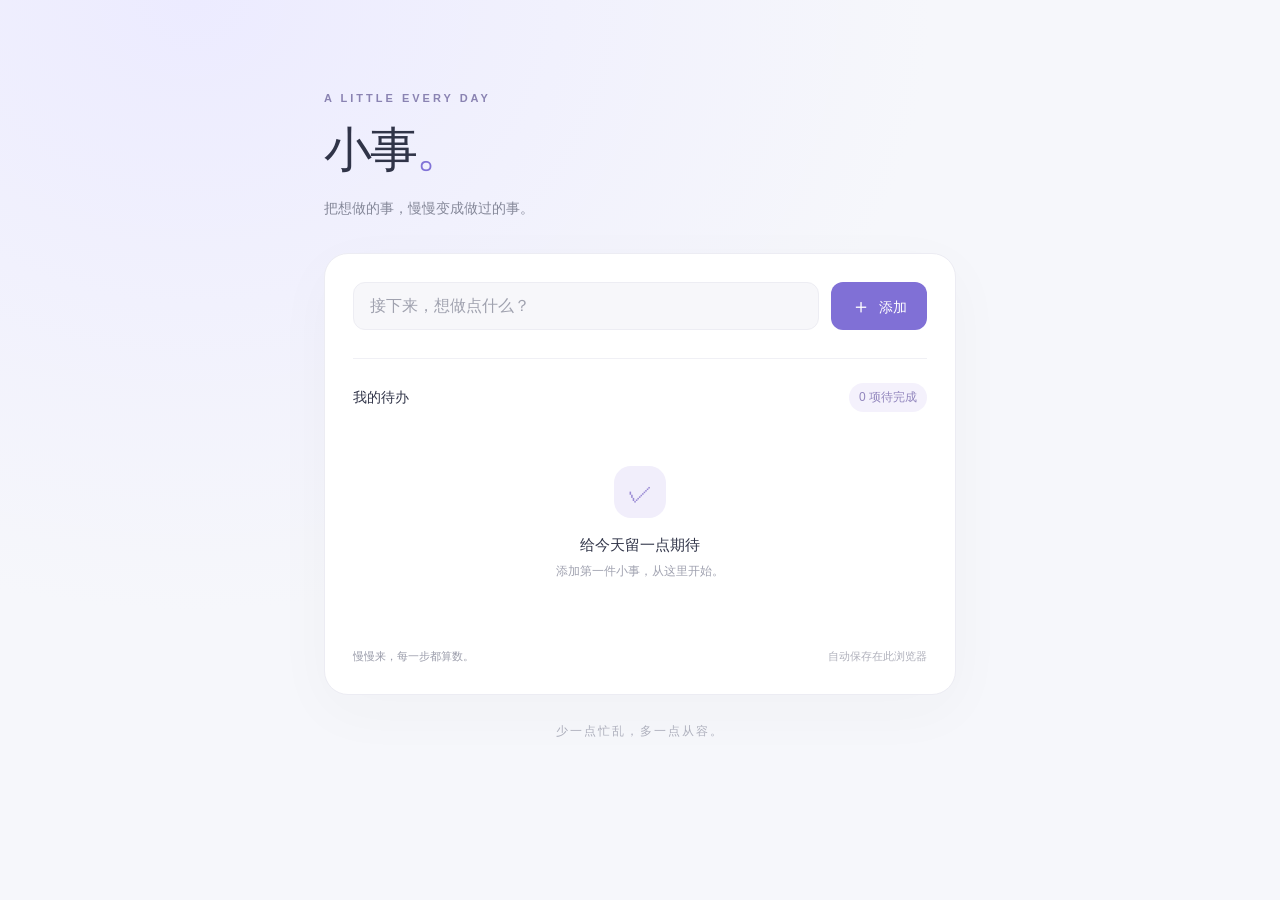
==== index.html @ 4598f461 "Add minimal Todo web app with local persistence" ====
<!doctype html>
<html lang="zh-CN">
<head>
  <meta charset="UTF-8">
  <meta name="viewport" content="width=device-width, initial-scale=1">
  <meta name="theme-color" content="#f6f7fb">
  <title>小事 · Todo</title>
  <link rel="stylesheet" href="style.css">
  <script src="main.js" defer></script>
</head>
<body>
  <main class="app">
    <header>
      <span class="eyebrow">A LITTLE EVERY DAY</span>
      <h1>小事<span>。</span></h1>
      <p class="subtitle">把想做的事，慢慢变成做过的事。</p>
    </header>
    <section class="card" aria-label="待办清单">
      <form id="todo-form">
        <label class="sr-only" for="todo-input">新的待办事项</label>
        <input id="todo-input" placeholder="接下来，想做点什么？" maxlength="200" autocomplete="off" required>
        <button class="add-button" type="submit"><span aria-hidden="true">＋</span> 添加</button>
      </form>
      <div class="list-heading"><h2>我的待办</h2><span id="count" aria-live="polite">0 项待完成</span></div>
      <ul id="todo-list" aria-label="待办事项"></ul>
      <div id="empty-state"><span class="empty-icon" aria-hidden="true">✓</span><h3>给今天留一点期待</h3><p>添加第一件小事，从这里开始。</p></div>
      <footer><span id="summary" aria-live="polite">慢慢来，每一步都算数。</span><span class="save-label">自动保存在此浏览器</span></footer>
    </section>
    <p id="notice" role="status"></p>
    <p class="page-note">少一点忙乱，多一点从容。</p>
  </main>
</body>
</html>
---- style.css ----
:root{font-family:Inter,-apple-system,BlinkMacSystemFont,"Segoe UI","PingFang SC","Microsoft YaHei",sans-serif;color:#303448;background:#f6f7fb;font-synthesis:none;color-scheme:light}
*{box-sizing:border-box}body{margin:0;min-height:100vh;background:radial-gradient(ellipse at 15% 0%,#ecebff 0,transparent 48%),#f6f7fb}button,input{font:inherit}button{cursor:pointer}button:focus-visible,input:focus-visible{outline:3px solid #bbb6f5;outline-offset:4px}.app{max-width:680px;margin:0 auto;padding:88px 24px 36px}header{margin-bottom:32px}.eyebrow{font-size:11px;letter-spacing:3px;font-weight:700;color:#8a83b2}h1{font-size:48px;letter-spacing:-2px;margin:12px 0;font-weight:750}h1 span{color:#8173d7}.subtitle{color:#858899;font-size:14px;line-height:1.8}.card{padding:28px;background:#fff;border:1px solid #ececf3;border-radius:24px;box-shadow:0 16px 60px #37334d08}form{display:flex;gap:12px;padding-bottom:28px;border-bottom:1px solid #f0f0f5}input{min-width:0;flex:1;background:#f7f7fa;border:1px solid #ededf3;border-radius:12px;padding:14px 16px;color:#303448}input::placeholder{color:#a0a2af}.add-button{border:0;border-radius:12px;padding:0 20px;background:#8070d6;color:white;font-size:14px;font-weight:600;white-space:nowrap;transition:background .2s,transform .2s}.add-button:hover{background:#6e5ec1}.add-button:active{transform:scale(.97)}.add-button span{font-size:20px;vertical-align:-1px;margin-right:4px}.list-heading{display:flex;align-items:center;justify-content:space-between;margin:24px 0 12px}h2{font-size:14px;margin:0;font-weight:600}#count{font-size:12px;color:#9185bd;background:#f4f1fc;padding:6px 10px;border-radius:20px}ul{padding:0;margin:0;list-style:none}.todo{display:flex;align-items:center;gap:12px;padding:16px 4px;border-bottom:1px solid #f2f2f6}.task-label{display:flex;align-items:center;gap:12px;flex:1;min-width:0;cursor:pointer;line-height:1.6}.task-label input{flex:none;width:20px;height:20px;margin:0;accent-color:#8070d6;cursor:pointer}.task-text{overflow-wrap:anywhere;font-size:14px}.todo.completed .task-text{color:#a4a6b2;text-decoration:line-through}.delete-button{flex-shrink:0;width:34px;height:34px;border:0;border-radius:9px;background:transparent;color:#a1a3b1;font-size:22px;line-height:1}.delete-button:hover{background:#fff0f0;color:#cf7272}#empty-state{text-align:center;padding:42px 0 46px}.empty-icon{display:inline-grid;place-items:center;width:52px;height:52px;border-radius:17px;background:#f1eefb;color:#9a8bd4;font-size:25px}h3{font-size:15px;font-weight:500;margin:18px 0 8px}#empty-state p{color:#a0a2b0;font-size:12px;margin:0}footer{display:flex;justify-content:space-between;gap:12px;margin-top:22px;font-size:11px;color:#9b9dab;line-height:1.6}.save-label{color:#afb0bb}.page-note{text-align:center;font-size:12px;letter-spacing:2px;color:#adafbc;margin:28px 0}#notice{font-size:12px;color:#9d6644;text-align:center}#notice:empty{display:none}.sr-only{position:absolute;width:1px;height:1px;padding:0;margin:-1px;overflow:hidden;clip:rect(0,0,0,0);white-space:nowrap;border:0}[hidden]{display:none!important}
@media(max-width:520px){.app{padding:48px 18px 24px}h1{font-size:42px}.card{padding:20px;border-radius:20px}form{gap:8px}input{padding:13px 12px;font-size:13px}.add-button{padding:0 13px}.add-button span{display:none}footer{flex-direction:column;gap:4px}}
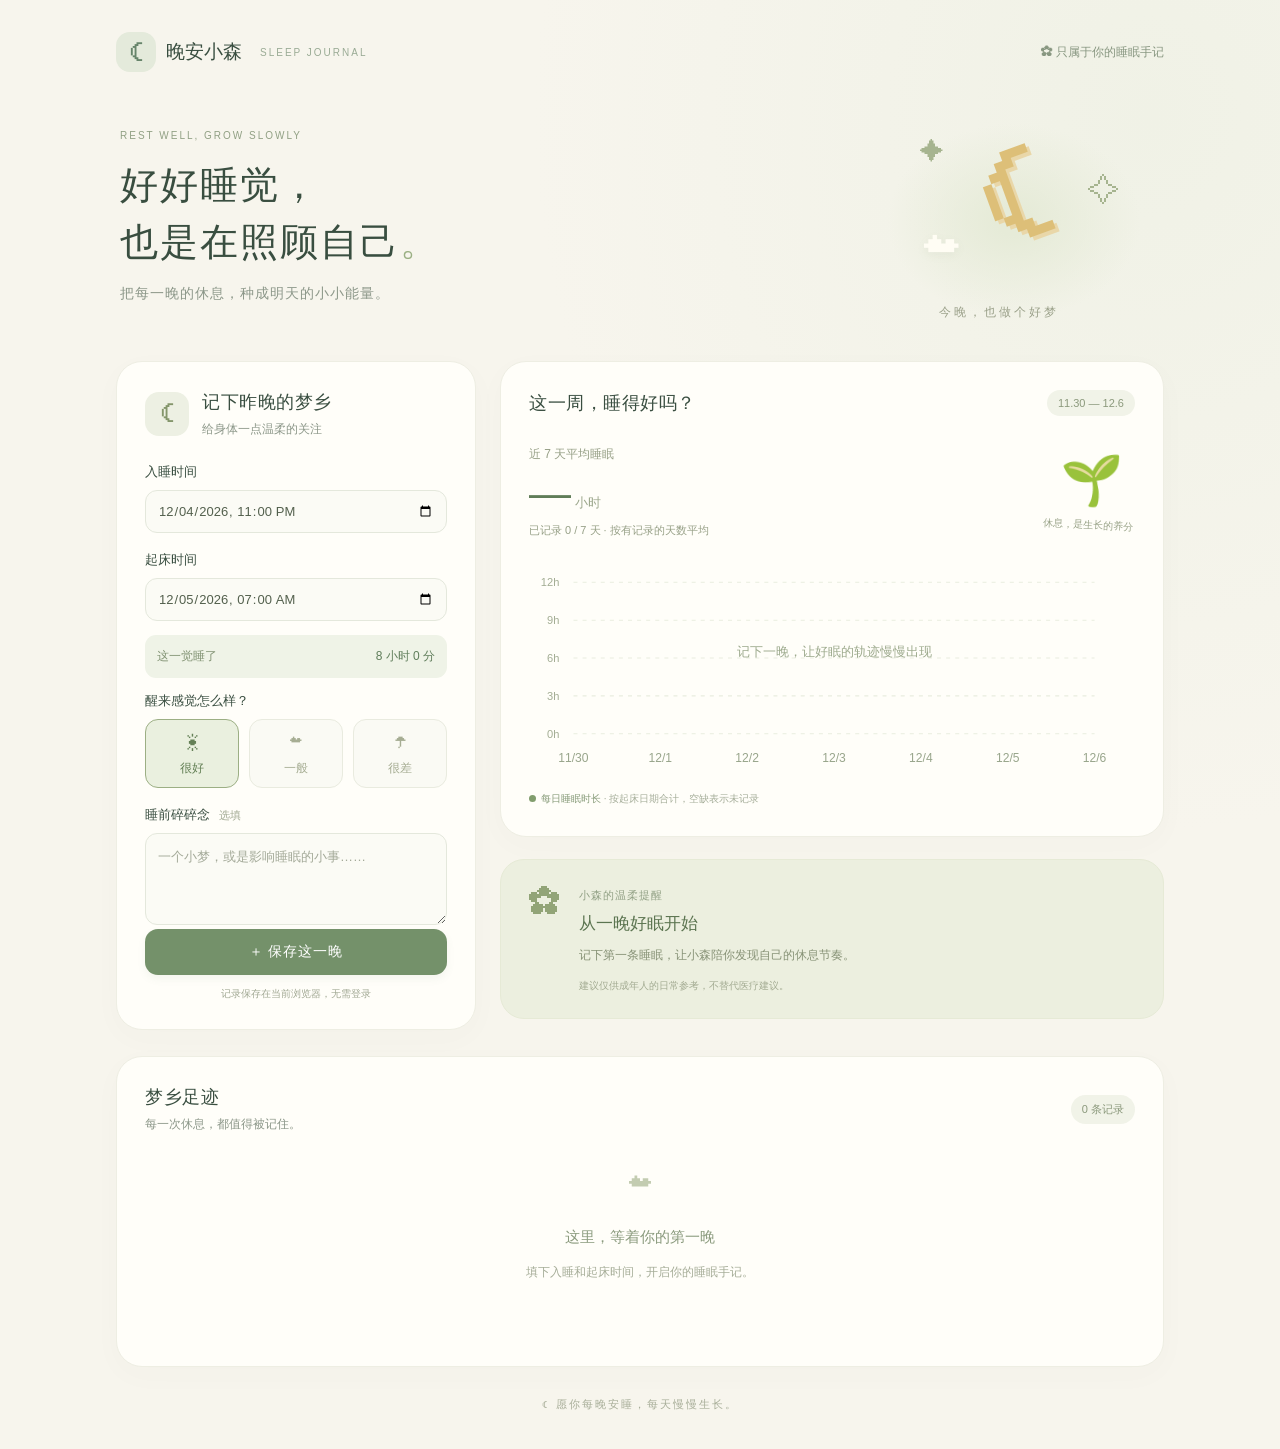
==== commit 947d5b8f: "Build warm sleep journal with weekly analytics and local storage" ====
--- a/index.html
+++ b/index.html
@@ -3,31 +3,52 @@
 <head>
   <meta charset="UTF-8">
   <meta name="viewport" content="width=device-width, initial-scale=1">
-  <meta name="theme-color" content="#f6f7fb">
-  <title>小事 · Todo</title>
+  <meta name="theme-color" content="#f7f5ed">
+  <title>晚安小森 · 睡眠手记</title>
+  <link rel="icon" href="data:image/svg+xml,%3Csvg xmlns='http://www.w3.org/2000/svg' viewBox='0 0 40 40'%3E%3Ctext y='32' font-size='32'%3E🌙%3C/text%3E%3C/svg%3E">
   <link rel="stylesheet" href="style.css">
   <script src="main.js" defer></script>
 </head>
 <body>
   <main class="app">
-    <header>
-      <span class="eyebrow">A LITTLE EVERY DAY</span>
-      <h1>小事<span>。</span></h1>
-      <p class="subtitle">把想做的事，慢慢变成做过的事。</p>
+    <header class="page-header">
+      <a class="brand" href="./"><span class="brand-icon" aria-hidden="true">☾</span> 晚安小森 <span class="brand-en">SLEEP JOURNAL</span></a>
+      <span class="local-badge">✿ 只属于你的睡眠手记</span>
     </header>
-    <section class="card" aria-label="待办清单">
-      <form id="todo-form">
-        <label class="sr-only" for="todo-input">新的待办事项</label>
-        <input id="todo-input" placeholder="接下来，想做点什么？" maxlength="200" autocomplete="off" required>
-        <button class="add-button" type="submit"><span aria-hidden="true">＋</span> 添加</button>
-      </form>
-      <div class="list-heading"><h2>我的待办</h2><span id="count" aria-live="polite">0 项待完成</span></div>
-      <ul id="todo-list" aria-label="待办事项"></ul>
-      <div id="empty-state"><span class="empty-icon" aria-hidden="true">✓</span><h3>给今天留一点期待</h3><p>添加第一件小事，从这里开始。</p></div>
-      <footer><span id="summary" aria-live="polite">慢慢来，每一步都算数。</span><span class="save-label">自动保存在此浏览器</span></footer>
+    <section class="welcome">
+      <div><span class="eyebrow">REST WELL, GROW SLOWLY</span><h1>好好睡觉，<br>也是在照顾自己<span>。</span></h1><p>把每一晚的休息，种成明天的小小能量。</p></div>
+      <div class="moon-scene" aria-hidden="true"><span class="star star-one">✦</span><span class="star star-two">✧</span><div class="moon">☾</div><span class="cloud">☁</span><span class="scene-caption">今晚，也做个好梦</span></div>
     </section>
-    <p id="notice" role="status"></p>
-    <p class="page-note">少一点忙乱，多一点从容。</p>
+    <div class="dashboard">
+      <section class="card entry-card" aria-labelledby="entry-title">
+        <div class="section-title"><span class="icon-tile" aria-hidden="true">☾</span><div><h2 id="entry-title">记下昨晚的梦乡</h2><p>给身体一点温柔的关注</p></div></div>
+        <form id="sleep-form">
+          <label for="bedtime">入睡时间</label><input id="bedtime" type="datetime-local" required>
+          <label for="wake-time">起床时间</label><input id="wake-time" type="datetime-local" required>
+          <div class="duration-preview" aria-live="polite"><span>这一觉睡了</span><strong id="duration">等待填写时间</strong></div>
+          <fieldset><legend>醒来感觉怎么样？</legend><div class="quality-options">
+            <label class="quality-option"><input type="radio" name="quality" value="很好" checked><span>☀<small>很好</small></span></label>
+            <label class="quality-option"><input type="radio" name="quality" value="一般"><span>☁<small>一般</small></span></label>
+            <label class="quality-option"><input type="radio" name="quality" value="很差"><span>☂<small>很差</small></span></label>
+          </div></fieldset>
+          <label for="note">睡前碎碎念 <span class="optional">选填</span></label><textarea id="note" rows="3" maxlength="500" placeholder="一个小梦，或是影响睡眠的小事……"></textarea>
+          <p id="form-error" class="error" role="alert"></p><button class="save-button" type="submit">＋ 保存这一晚</button>
+          <p class="storage-note">记录保存在当前浏览器，无需登录</p>
+        </form>
+      </section>
+      <div class="overview">
+        <section class="card week-card" aria-labelledby="week-title">
+          <div class="section-heading"><h2 id="week-title">这一周，睡得好吗？</h2><span id="week-range" class="pill"></span></div>
+          <div class="stats"><div><span class="stat-label">近 7 天平均睡眠</span><strong id="average">—<small> 小时</small></strong><span id="days-count" class="stat-detail">还没有睡眠记录</span></div><div class="little-plant" aria-hidden="true">🌱<span>休息，是生长的养分</span></div></div>
+          <div class="chart-wrap"><svg id="sleep-chart" viewBox="0 0 600 220" role="img" aria-labelledby="chart-title chart-description"><title id="chart-title">近七天睡眠时长折线图</title><desc id="chart-description">暂无数据</desc></svg></div>
+          <p class="chart-note"><span class="legend-dot"></span>每日睡眠时长 <span>· 按起床日期合计，空缺表示未记录</span></p>
+        </section>
+        <section class="advice-card" aria-live="polite"><span class="advice-icon" aria-hidden="true">✿</span><div><span class="eyebrow">小森的温柔提醒</span><h3 id="advice-title">从一晚好眠开始</h3><p id="advice-text">记下第一条睡眠，让小森陪你发现自己的休息节奏。</p><small>建议仅供成年人的日常参考，不替代医疗建议。</small></div></section>
+      </div>
+    </div>
+    <section class="card history-card" aria-labelledby="history-title"><div class="section-heading"><div><h2 id="history-title">梦乡足迹</h2><p>每一次休息，都值得被记住。</p></div><span id="record-count" class="pill" aria-live="polite">0 条记录</span></div><div id="empty-state"><span aria-hidden="true">☁</span><h3>这里，等着你的第一晚</h3><p>填下入睡和起床时间，开启你的睡眠手记。</p></div><ul id="record-list"></ul></section>
+    <p id="storage-status" role="status"></p>
+    <footer class="page-footer">☾ 愿你每晚安睡，每天慢慢生长。</footer>
   </main>
 </body>
 </html>
--- a/style.css
+++ b/style.css
@@ -1,3 +1,5 @@
-:root{font-family:Inter,-apple-system,BlinkMacSystemFont,"Segoe UI","PingFang SC","Microsoft YaHei",sans-serif;color:#303448;background:#f6f7fb;font-synthesis:none;color-scheme:light}
-*{box-sizing:border-box}body{margin:0;min-height:100vh;background:radial-gradient(ellipse at 15% 0%,#ecebff 0,transparent 48%),#f6f7fb}button,input{font:inherit}button{cursor:pointer}button:focus-visible,input:focus-visible{outline:3px solid #bbb6f5;outline-offset:4px}.app{max-width:680px;margin:0 auto;padding:88px 24px 36px}header{margin-bottom:32px}.eyebrow{font-size:11px;letter-spacing:3px;font-weight:700;color:#8a83b2}h1{font-size:48px;letter-spacing:-2px;margin:12px 0;font-weight:750}h1 span{color:#8173d7}.subtitle{color:#858899;font-size:14px;line-height:1.8}.card{padding:28px;background:#fff;border:1px solid #ececf3;border-radius:24px;box-shadow:0 16px 60px #37334d08}form{display:flex;gap:12px;padding-bottom:28px;border-bottom:1px solid #f0f0f5}input{min-width:0;flex:1;background:#f7f7fa;border:1px solid #ededf3;border-radius:12px;padding:14px 16px;color:#303448}input::placeholder{color:#a0a2af}.add-button{border:0;border-radius:12px;padding:0 20px;background:#8070d6;color:white;font-size:14px;font-weight:600;white-space:nowrap;transition:background .2s,transform .2s}.add-button:hover{background:#6e5ec1}.add-button:active{transform:scale(.97)}.add-button span{font-size:20px;vertical-align:-1px;margin-right:4px}.list-heading{display:flex;align-items:center;justify-content:space-between;margin:24px 0 12px}h2{font-size:14px;margin:0;font-weight:600}#count{font-size:12px;color:#9185bd;background:#f4f1fc;padding:6px 10px;border-radius:20px}ul{padding:0;margin:0;list-style:none}.todo{display:flex;align-items:center;gap:12px;padding:16px 4px;border-bottom:1px solid #f2f2f6}.task-label{display:flex;align-items:center;gap:12px;flex:1;min-width:0;cursor:pointer;line-height:1.6}.task-label input{flex:none;width:20px;height:20px;margin:0;accent-color:#8070d6;cursor:pointer}.task-text{overflow-wrap:anywhere;font-size:14px}.todo.completed .task-text{color:#a4a6b2;text-decoration:line-through}.delete-button{flex-shrink:0;width:34px;height:34px;border:0;border-radius:9px;background:transparent;color:#a1a3b1;font-size:22px;line-height:1}.delete-button:hover{background:#fff0f0;color:#cf7272}#empty-state{text-align:center;padding:42px 0 46px}.empty-icon{display:inline-grid;place-items:center;width:52px;height:52px;border-radius:17px;background:#f1eefb;color:#9a8bd4;font-size:25px}h3{font-size:15px;font-weight:500;margin:18px 0 8px}#empty-state p{color:#a0a2b0;font-size:12px;margin:0}footer{display:flex;justify-content:space-between;gap:12px;margin-top:22px;font-size:11px;color:#9b9dab;line-height:1.6}.save-label{color:#afb0bb}.page-note{text-align:center;font-size:12px;letter-spacing:2px;color:#adafbc;margin:28px 0}#notice{font-size:12px;color:#9d6644;text-align:center}#notice:empty{display:none}.sr-only{position:absolute;width:1px;height:1px;padding:0;margin:-1px;overflow:hidden;clip:rect(0,0,0,0);white-space:nowrap;border:0}[hidden]{display:none!important}
-@media(max-width:520px){.app{padding:48px 18px 24px}h1{font-size:42px}.card{padding:20px;border-radius:20px}form{gap:8px}input{padding:13px 12px;font-size:13px}.add-button{padding:0 13px}.add-button span{display:none}footer{flex-direction:column;gap:4px}}
+:root{font-family:"Comic Sans MS","Chalkboard SE","YouYuan","幼圆","Microsoft YaHei",sans-serif;color:#394e40;background:#f7f5ed;font-synthesis:none;color-scheme:light;--green:#63836a;--muted:#8c9789;--line:#edf0e6}*{box-sizing:border-box}body{margin:0;background:radial-gradient(ellipse at 90% 8%,#e9eedf80,transparent 38%),#f7f5ed}button,input,textarea{font:inherit}button{cursor:pointer}a{color:inherit;text-decoration:none}button,input,textarea,.quality-option span{transition:background .25s,border-color .25s,box-shadow .25s,transform .25s}button:focus-visible,a:focus-visible,input:focus-visible,textarea:focus-visible{outline:3px solid #a9c39b;outline-offset:3px}.app{max-width:1120px;margin:auto;padding:32px 36px}.page-header,.brand,.section-title,.section-heading{display:flex;align-items:center}.page-header,.section-heading{justify-content:space-between;gap:16px}.brand{gap:10px;font-size:19px;font-weight:bold}.brand-icon{background:#e4eadb;border-radius:14px;width:40px;height:40px;text-align:center;line-height:37px;font-size:30px;color:#66846a}.brand-en{font-size:10px;letter-spacing:2px;font-weight:normal;color:#9aab95;margin-left:8px}.local-badge{font-size:12px;color:#889781}.welcome{display:flex;justify-content:space-between;align-items:center;padding:49px 20px 40px 4px}.eyebrow{font-size:10px;letter-spacing:2px;color:#91a084}h1{font-size:38px;line-height:1.5;letter-spacing:2px;margin:14px 0}h1 span{color:#9bb084}.welcome p{font-size:14px;color:var(--muted);letter-spacing:1px}.moon-scene{position:relative;width:260px;height:200px;background:radial-gradient(ellipse,#e6ebd8 10%,transparent 69%);text-align:center}.moon{font-family:serif;font-size:145px;line-height:140px;color:#ddbf78;transform:rotate(-20deg);text-shadow:2px 4px 0 #e9d7a9}.star{position:absolute;color:#a6b48f}.star-one{top:17px;left:36px;font-size:24px}.star-two{right:24px;top:52px;font-size:32px}.cloud{position:absolute;left:40px;bottom:27px;font-size:69px;color:#fffdf4;text-shadow:0 3px 10px #80926d15}.scene-caption{position:absolute;bottom:0;left:55px;font-size:12px;color:#9ba18a;letter-spacing:3px}.dashboard{display:grid;grid-template-columns:360px minmax(0,1fr);gap:24px;align-items:start}.card{background:#fffef9;border:1px solid #eeeee3;border-radius:26px;box-shadow:0 8px 30px #54624906}.entry-card{padding:28px}.section-title{gap:13px;margin-bottom:25px}.icon-tile{background:#edf0e3;border-radius:14px;width:44px;height:44px;line-height:40px;text-align:center;font-size:30px;color:#84966b}h2{font-size:18px;margin:0;font-weight:600;letter-spacing:.5px}.section-title p,.section-heading p{font-size:12px;color:var(--muted);margin:7px 0 0}form>label,legend{display:block;font-size:13px;margin:18px 0 9px}input[type=datetime-local],textarea{width:100%;min-width:0;max-width:100%;padding:12px;border:1px solid #e4e8dc;border-radius:12px;background:#fbfbf5;color:#53604d;font-size:13px}textarea{resize:vertical;line-height:1.7}textarea::placeholder{color:#a4aa99}input:hover,textarea:hover{border-color:#afc09e}.duration-preview{display:flex;justify-content:space-between;gap:10px;padding:13px 12px;background:#eff3e7;border-radius:11px;font-size:12px;margin:14px 0;color:#829374}.duration-preview strong{font-weight:500;color:#5f7d5a}fieldset{border:0;margin:0;padding:0;min-width:0}legend{margin-top:8px;padding:0}.quality-options{display:flex;gap:10px}.quality-option{position:relative;flex:1;text-align:center;cursor:pointer}.quality-option input{position:absolute;opacity:0;width:1px;height:1px}.quality-option span{display:block;background:#fafaf4;border:1px solid #e9ebdf;border-radius:13px;padding:10px;color:#a6ad93;font-size:23px}.quality-option small{display:block;font-size:12px;margin-top:3px}.quality-option input:checked+span{background:#eaf0df;border-color:#9caf84;color:#648056}.quality-option input:focus-visible+span{outline:3px solid #a9c39b;outline-offset:2px}.optional{font-size:11px;color:#a0a891;margin-left:5px}.save-button{width:100%;background:#74916a;border:0;border-radius:13px;color:#fff;padding:14px;font-size:14px;letter-spacing:1px;box-shadow:0 4px 9px #63836a12}.save-button:hover{background:#637f59;transform:translateY(-1px)}.storage-note{font-size:10px;color:#a1a893;text-align:center;margin:12px 0 0}.error{font-size:12px;color:#ad6c50;line-height:1.5}.error:empty{display:none}.overview{display:grid;gap:22px;min-width:0}.week-card{padding:28px}.pill{background:#f1f3e8;color:#8b997c;font-size:11px;padding:7px 11px;border-radius:20px;white-space:nowrap}.stats{display:flex;justify-content:space-between;align-items:center;margin:30px 0 18px}.stat-label,.stat-detail{display:block;font-size:12px;color:#97a087}.stats strong{display:block;color:#607d58;font-size:42px;font-weight:500;margin:6px 0}.stats strong small{font-size:13px;color:#9ca78c}.stat-detail{font-size:11px}.little-plant{text-align:center;font-size:50px;transform:rotate(3deg)}.little-plant span{display:block;font-size:10px;color:#98a287;margin-top:8px}.chart-wrap{width:100%;overflow:hidden}svg{width:100%;display:block;overflow:visible}.chart-note{font-size:10px;color:#869a78;margin:12px 0 0;line-height:1.8}.chart-note>span:last-child{color:#a6ae9a}.legend-dot{display:inline-block;width:7px;height:7px;border-radius:50%;background:#819d6d;margin-right:5px}.advice-card{display:flex;align-items:start;gap:18px;padding:25px 28px;background:#ecefdf;border:1px solid #e6ead6;border-radius:24px}.advice-icon{font-size:32px;color:#92a477}.advice-card .eyebrow{letter-spacing:1px;font-size:11px}.advice-card h3{font-size:17px;margin:9px 0;color:#5b7450}.advice-card p{font-size:12px;line-height:1.9;color:#879276;margin:0}.advice-card small{display:block;font-size:10px;color:#a3ab92;margin-top:12px}.history-card{padding:28px;margin-top:26px}ul{list-style:none;margin:20px 0 0;padding:0}.record{display:flex;align-items:center;gap:20px;padding:20px 0;border-top:1px solid var(--line)}.date-tile{flex-shrink:0;display:grid;place-items:center;width:58px;height:62px;background:#f1f3e8;border-radius:15px;color:#8d9b7b;font-size:10px}.date-tile strong{font-size:22px;font-weight:500;color:#6b835a}.record-body{flex:1;min-width:0}.record-top{display:flex;align-items:center;gap:12px;flex-wrap:wrap}.record-duration{font-size:17px;color:#5c7754}.quality-tag{font-size:10px;padding:4px 9px;border-radius:12px;background:#f4efdf;color:#a68f60}.record-times{font-size:11px;color:#9ba28e;margin:8px 0;line-height:1.6}.record-note{font-size:12px;color:#7c8972;margin:6px 0;white-space:pre-wrap;overflow-wrap:anywhere}.record-evaluation{font-size:11px;color:#96a186;line-height:1.7;margin:7px 0 0}.delete-button{align-self:center;border:0;background:#f8f5ee;color:#acaa98;width:36px;height:36px;border-radius:12px;font-size:21px;flex-shrink:0}.delete-button:hover{background:#f7e7df;color:#ad785e}#empty-state{text-align:center;padding:30px 0 22px;color:#a6ad98}#empty-state>span{font-size:44px;color:#c3ccb1}#empty-state h3{font-size:15px;font-weight:500;color:#8b9b7e}#empty-state p{font-size:12px;line-height:1.8}#storage-status{font-size:12px;color:#a26c4f;text-align:center}#storage-status:empty{display:none}.page-footer{text-align:center;font-size:11px;letter-spacing:2px;color:#a8ae99;padding:30px 0 5px}[hidden]{display:none!important}
+@media(max-width:820px){.app{padding:24px}.dashboard{grid-template-columns:310px minmax(0,1fr);gap:18px}.entry-card,.week-card{padding:22px}.section-heading{flex-wrap:wrap}.little-plant{display:none}.brand-en{display:none}.advice-card{padding:22px;gap:12px}}
+@media(max-width:680px){.app{padding:20px 16px}.brand{font-size:17px}.local-badge{font-size:10px}.welcome{padding:34px 0 28px}h1{font-size:29px;letter-spacing:1px}.welcome p{font-size:12px;max-width:230px;line-height:1.8}.eyebrow{font-size:8px;letter-spacing:1.5px}.moon-scene{width:110px;height:150px;flex-shrink:0}.moon{font-size:95px;line-height:110px}.star-one{left:0;font-size:15px;top:4px}.star-two{right:0;top:18px;font-size:18px}.cloud{left:0;bottom:21px;font-size:45px}.scene-caption{left:0;bottom:0;font-size:8px;letter-spacing:1px}.dashboard{grid-template-columns:1fr}.card{border-radius:22px}.entry-card,.week-card,.history-card{padding:22px}.overview{gap:18px}.stats{margin-top:24px}.little-plant{display:block;font-size:42px}.record{gap:12px;align-items:start}.date-tile{width:46px;height:56px}.record-top{gap:7px}.record-duration{font-size:15px}.history-card{margin-top:20px}.page-footer{font-size:10px;letter-spacing:1px}.local-badge{max-width:110px;text-align:right}.section-heading h2{font-size:17px}}
+@media(prefers-reduced-motion:reduce){*,*::before,*::after{transition:none!important;scroll-behavior:auto!important}}
+.moon-scene{overflow:hidden}.stats>div{min-width:0}.little-plant span{max-width:120px;line-height:1.6}
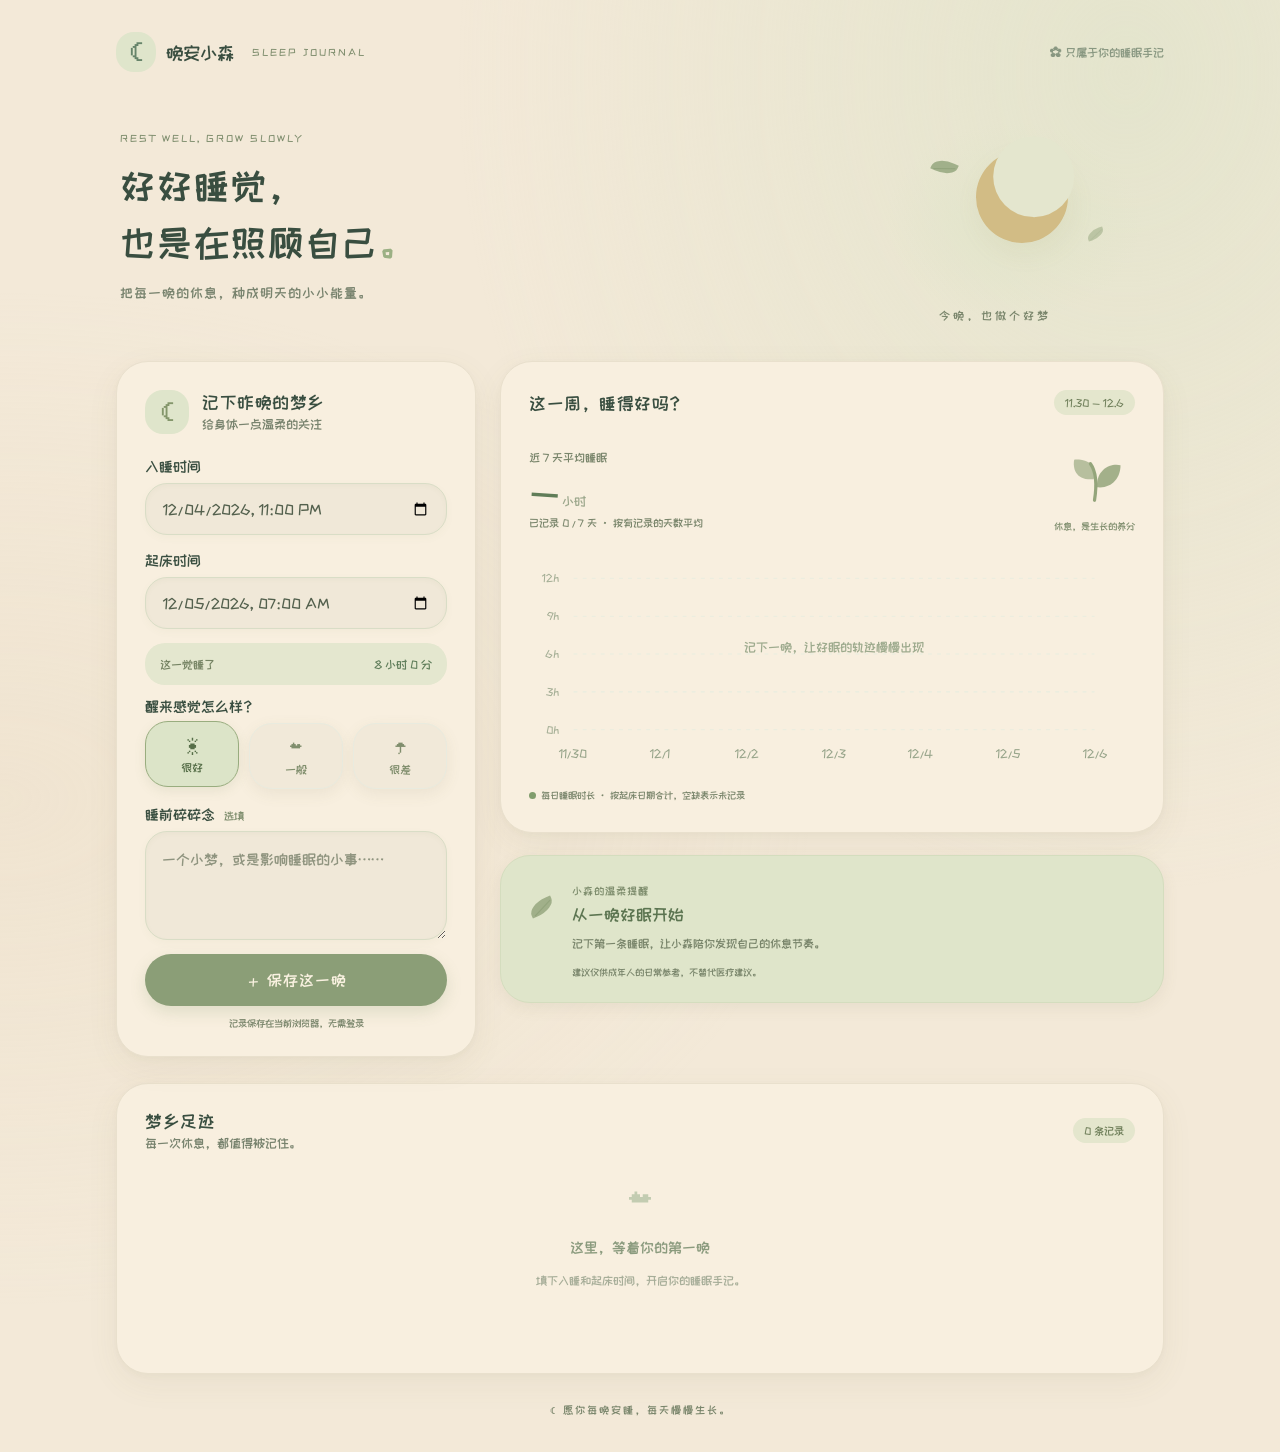
==== commit 5652a1f1: "Refresh sleep journal with rounded local font and warm matcha UI" ====
--- a/index.html
+++ b/index.html
@@ -3,9 +3,10 @@
 <head>
   <meta charset="UTF-8">
   <meta name="viewport" content="width=device-width, initial-scale=1">
-  <meta name="theme-color" content="#f7f5ed">
+  <meta name="theme-color" content="#f3e9d8">
   <title>晚安小森 · 睡眠手记</title>
   <link rel="icon" href="data:image/svg+xml,%3Csvg xmlns='http://www.w3.org/2000/svg' viewBox='0 0 40 40'%3E%3Ctext y='32' font-size='32'%3E🌙%3C/text%3E%3C/svg%3E">
+  <link rel="preload" href="assets/fonts/ZCOOLKuaiLe-Regular.ttf" as="font" type="font/ttf" crossorigin>
   <link rel="stylesheet" href="style.css">
   <script src="main.js" defer></script>
 </head>
@@ -17,7 +18,7 @@
     </header>
     <section class="welcome">
       <div><span class="eyebrow">REST WELL, GROW SLOWLY</span><h1>好好睡觉，<br>也是在照顾自己<span>。</span></h1><p>把每一晚的休息，种成明天的小小能量。</p></div>
-      <div class="moon-scene" aria-hidden="true"><span class="star star-one">✦</span><span class="star star-two">✧</span><div class="moon">☾</div><span class="cloud">☁</span><span class="scene-caption">今晚，也做个好梦</span></div>
+      <div class="moon-scene" aria-hidden="true"><span class="decor-leaf leaf-one"></span><span class="decor-leaf leaf-two"></span><div class="moon"></div><span class="scene-caption">今晚，也做个好梦</span></div>
     </section>
     <div class="dashboard">
       <section class="card entry-card" aria-labelledby="entry-title">
@@ -39,11 +40,11 @@
       <div class="overview">
         <section class="card week-card" aria-labelledby="week-title">
           <div class="section-heading"><h2 id="week-title">这一周，睡得好吗？</h2><span id="week-range" class="pill"></span></div>
-          <div class="stats"><div><span class="stat-label">近 7 天平均睡眠</span><strong id="average">—<small> 小时</small></strong><span id="days-count" class="stat-detail">还没有睡眠记录</span></div><div class="little-plant" aria-hidden="true">🌱<span>休息，是生长的养分</span></div></div>
+          <div class="stats"><div><span class="stat-label">近 7 天平均睡眠</span><strong id="average">—<small> 小时</small></strong><span id="days-count" class="stat-detail">还没有睡眠记录</span></div><div class="little-plant" aria-hidden="true"><svg class="sprout" viewBox="0 0 80 80" fill="none"><path d="M40 68C43 49 43 34 35 23" stroke="currentColor" stroke-width="4" stroke-linecap="round"/><path d="M39 42C17 44 13 29 15 18C32 17 44 25 39 42Z" fill="currentColor" opacity=".65"/><path d="M43 52C42 30 60 22 72 25C72 41 61 54 43 52Z" fill="currentColor" opacity=".85"/></svg><span>休息，是生长的养分</span></div></div>
           <div class="chart-wrap"><svg id="sleep-chart" viewBox="0 0 600 220" role="img" aria-labelledby="chart-title chart-description"><title id="chart-title">近七天睡眠时长折线图</title><desc id="chart-description">暂无数据</desc></svg></div>
           <p class="chart-note"><span class="legend-dot"></span>每日睡眠时长 <span>· 按起床日期合计，空缺表示未记录</span></p>
         </section>
-        <section class="advice-card" aria-live="polite"><span class="advice-icon" aria-hidden="true">✿</span><div><span class="eyebrow">小森的温柔提醒</span><h3 id="advice-title">从一晚好眠开始</h3><p id="advice-text">记下第一条睡眠，让小森陪你发现自己的休息节奏。</p><small>建议仅供成年人的日常参考，不替代医疗建议。</small></div></section>
+        <section class="advice-card" aria-live="polite"><span class="advice-icon" aria-hidden="true"><i class="decor-leaf"></i></span><div><span class="eyebrow">小森的温柔提醒</span><h3 id="advice-title">从一晚好眠开始</h3><p id="advice-text">记下第一条睡眠，让小森陪你发现自己的休息节奏。</p><small>建议仅供成年人的日常参考，不替代医疗建议。</small></div></section>
       </div>
     </div>
     <section class="card history-card" aria-labelledby="history-title"><div class="section-heading"><div><h2 id="history-title">梦乡足迹</h2><p>每一次休息，都值得被记住。</p></div><span id="record-count" class="pill" aria-live="polite">0 条记录</span></div><div id="empty-state"><span aria-hidden="true">☁</span><h3>这里，等着你的第一晚</h3><p>填下入睡和起床时间，开启你的睡眠手记。</p></div><ul id="record-list"></ul></section>
--- a/style.css
+++ b/style.css
@@ -1,5 +1,310 @@
-:root{font-family:"Comic Sans MS","Chalkboard SE","YouYuan","幼圆","Microsoft YaHei",sans-serif;color:#394e40;background:#f7f5ed;font-synthesis:none;color-scheme:light;--green:#63836a;--muted:#8c9789;--line:#edf0e6}*{box-sizing:border-box}body{margin:0;background:radial-gradient(ellipse at 90% 8%,#e9eedf80,transparent 38%),#f7f5ed}button,input,textarea{font:inherit}button{cursor:pointer}a{color:inherit;text-decoration:none}button,input,textarea,.quality-option span{transition:background .25s,border-color .25s,box-shadow .25s,transform .25s}button:focus-visible,a:focus-visible,input:focus-visible,textarea:focus-visible{outline:3px solid #a9c39b;outline-offset:3px}.app{max-width:1120px;margin:auto;padding:32px 36px}.page-header,.brand,.section-title,.section-heading{display:flex;align-items:center}.page-header,.section-heading{justify-content:space-between;gap:16px}.brand{gap:10px;font-size:19px;font-weight:bold}.brand-icon{background:#e4eadb;border-radius:14px;width:40px;height:40px;text-align:center;line-height:37px;font-size:30px;color:#66846a}.brand-en{font-size:10px;letter-spacing:2px;font-weight:normal;color:#9aab95;margin-left:8px}.local-badge{font-size:12px;color:#889781}.welcome{display:flex;justify-content:space-between;align-items:center;padding:49px 20px 40px 4px}.eyebrow{font-size:10px;letter-spacing:2px;color:#91a084}h1{font-size:38px;line-height:1.5;letter-spacing:2px;margin:14px 0}h1 span{color:#9bb084}.welcome p{font-size:14px;color:var(--muted);letter-spacing:1px}.moon-scene{position:relative;width:260px;height:200px;background:radial-gradient(ellipse,#e6ebd8 10%,transparent 69%);text-align:center}.moon{font-family:serif;font-size:145px;line-height:140px;color:#ddbf78;transform:rotate(-20deg);text-shadow:2px 4px 0 #e9d7a9}.star{position:absolute;color:#a6b48f}.star-one{top:17px;left:36px;font-size:24px}.star-two{right:24px;top:52px;font-size:32px}.cloud{position:absolute;left:40px;bottom:27px;font-size:69px;color:#fffdf4;text-shadow:0 3px 10px #80926d15}.scene-caption{position:absolute;bottom:0;left:55px;font-size:12px;color:#9ba18a;letter-spacing:3px}.dashboard{display:grid;grid-template-columns:360px minmax(0,1fr);gap:24px;align-items:start}.card{background:#fffef9;border:1px solid #eeeee3;border-radius:26px;box-shadow:0 8px 30px #54624906}.entry-card{padding:28px}.section-title{gap:13px;margin-bottom:25px}.icon-tile{background:#edf0e3;border-radius:14px;width:44px;height:44px;line-height:40px;text-align:center;font-size:30px;color:#84966b}h2{font-size:18px;margin:0;font-weight:600;letter-spacing:.5px}.section-title p,.section-heading p{font-size:12px;color:var(--muted);margin:7px 0 0}form>label,legend{display:block;font-size:13px;margin:18px 0 9px}input[type=datetime-local],textarea{width:100%;min-width:0;max-width:100%;padding:12px;border:1px solid #e4e8dc;border-radius:12px;background:#fbfbf5;color:#53604d;font-size:13px}textarea{resize:vertical;line-height:1.7}textarea::placeholder{color:#a4aa99}input:hover,textarea:hover{border-color:#afc09e}.duration-preview{display:flex;justify-content:space-between;gap:10px;padding:13px 12px;background:#eff3e7;border-radius:11px;font-size:12px;margin:14px 0;color:#829374}.duration-preview strong{font-weight:500;color:#5f7d5a}fieldset{border:0;margin:0;padding:0;min-width:0}legend{margin-top:8px;padding:0}.quality-options{display:flex;gap:10px}.quality-option{position:relative;flex:1;text-align:center;cursor:pointer}.quality-option input{position:absolute;opacity:0;width:1px;height:1px}.quality-option span{display:block;background:#fafaf4;border:1px solid #e9ebdf;border-radius:13px;padding:10px;color:#a6ad93;font-size:23px}.quality-option small{display:block;font-size:12px;margin-top:3px}.quality-option input:checked+span{background:#eaf0df;border-color:#9caf84;color:#648056}.quality-option input:focus-visible+span{outline:3px solid #a9c39b;outline-offset:2px}.optional{font-size:11px;color:#a0a891;margin-left:5px}.save-button{width:100%;background:#74916a;border:0;border-radius:13px;color:#fff;padding:14px;font-size:14px;letter-spacing:1px;box-shadow:0 4px 9px #63836a12}.save-button:hover{background:#637f59;transform:translateY(-1px)}.storage-note{font-size:10px;color:#a1a893;text-align:center;margin:12px 0 0}.error{font-size:12px;color:#ad6c50;line-height:1.5}.error:empty{display:none}.overview{display:grid;gap:22px;min-width:0}.week-card{padding:28px}.pill{background:#f1f3e8;color:#8b997c;font-size:11px;padding:7px 11px;border-radius:20px;white-space:nowrap}.stats{display:flex;justify-content:space-between;align-items:center;margin:30px 0 18px}.stat-label,.stat-detail{display:block;font-size:12px;color:#97a087}.stats strong{display:block;color:#607d58;font-size:42px;font-weight:500;margin:6px 0}.stats strong small{font-size:13px;color:#9ca78c}.stat-detail{font-size:11px}.little-plant{text-align:center;font-size:50px;transform:rotate(3deg)}.little-plant span{display:block;font-size:10px;color:#98a287;margin-top:8px}.chart-wrap{width:100%;overflow:hidden}svg{width:100%;display:block;overflow:visible}.chart-note{font-size:10px;color:#869a78;margin:12px 0 0;line-height:1.8}.chart-note>span:last-child{color:#a6ae9a}.legend-dot{display:inline-block;width:7px;height:7px;border-radius:50%;background:#819d6d;margin-right:5px}.advice-card{display:flex;align-items:start;gap:18px;padding:25px 28px;background:#ecefdf;border:1px solid #e6ead6;border-radius:24px}.advice-icon{font-size:32px;color:#92a477}.advice-card .eyebrow{letter-spacing:1px;font-size:11px}.advice-card h3{font-size:17px;margin:9px 0;color:#5b7450}.advice-card p{font-size:12px;line-height:1.9;color:#879276;margin:0}.advice-card small{display:block;font-size:10px;color:#a3ab92;margin-top:12px}.history-card{padding:28px;margin-top:26px}ul{list-style:none;margin:20px 0 0;padding:0}.record{display:flex;align-items:center;gap:20px;padding:20px 0;border-top:1px solid var(--line)}.date-tile{flex-shrink:0;display:grid;place-items:center;width:58px;height:62px;background:#f1f3e8;border-radius:15px;color:#8d9b7b;font-size:10px}.date-tile strong{font-size:22px;font-weight:500;color:#6b835a}.record-body{flex:1;min-width:0}.record-top{display:flex;align-items:center;gap:12px;flex-wrap:wrap}.record-duration{font-size:17px;color:#5c7754}.quality-tag{font-size:10px;padding:4px 9px;border-radius:12px;background:#f4efdf;color:#a68f60}.record-times{font-size:11px;color:#9ba28e;margin:8px 0;line-height:1.6}.record-note{font-size:12px;color:#7c8972;margin:6px 0;white-space:pre-wrap;overflow-wrap:anywhere}.record-evaluation{font-size:11px;color:#96a186;line-height:1.7;margin:7px 0 0}.delete-button{align-self:center;border:0;background:#f8f5ee;color:#acaa98;width:36px;height:36px;border-radius:12px;font-size:21px;flex-shrink:0}.delete-button:hover{background:#f7e7df;color:#ad785e}#empty-state{text-align:center;padding:30px 0 22px;color:#a6ad98}#empty-state>span{font-size:44px;color:#c3ccb1}#empty-state h3{font-size:15px;font-weight:500;color:#8b9b7e}#empty-state p{font-size:12px;line-height:1.8}#storage-status{font-size:12px;color:#a26c4f;text-align:center}#storage-status:empty{display:none}.page-footer{text-align:center;font-size:11px;letter-spacing:2px;color:#a8ae99;padding:30px 0 5px}[hidden]{display:none!important}
-@media(max-width:820px){.app{padding:24px}.dashboard{grid-template-columns:310px minmax(0,1fr);gap:18px}.entry-card,.week-card{padding:22px}.section-heading{flex-wrap:wrap}.little-plant{display:none}.brand-en{display:none}.advice-card{padding:22px;gap:12px}}
-@media(max-width:680px){.app{padding:20px 16px}.brand{font-size:17px}.local-badge{font-size:10px}.welcome{padding:34px 0 28px}h1{font-size:29px;letter-spacing:1px}.welcome p{font-size:12px;max-width:230px;line-height:1.8}.eyebrow{font-size:8px;letter-spacing:1.5px}.moon-scene{width:110px;height:150px;flex-shrink:0}.moon{font-size:95px;line-height:110px}.star-one{left:0;font-size:15px;top:4px}.star-two{right:0;top:18px;font-size:18px}.cloud{left:0;bottom:21px;font-size:45px}.scene-caption{left:0;bottom:0;font-size:8px;letter-spacing:1px}.dashboard{grid-template-columns:1fr}.card{border-radius:22px}.entry-card,.week-card,.history-card{padding:22px}.overview{gap:18px}.stats{margin-top:24px}.little-plant{display:block;font-size:42px}.record{gap:12px;align-items:start}.date-tile{width:46px;height:56px}.record-top{gap:7px}.record-duration{font-size:15px}.history-card{margin-top:20px}.page-footer{font-size:10px;letter-spacing:1px}.local-badge{max-width:110px;text-align:right}.section-heading h2{font-size:17px}}
-@media(prefers-reduced-motion:reduce){*,*::before,*::after{transition:none!important;scroll-behavior:auto!important}}
-.moon-scene{overflow:hidden}.stats>div{min-width:0}.little-plant span{max-width:120px;line-height:1.6}
+/* ZCOOL KuaiLe, distributed under the SIL Open Font License (assets/fonts/OFL.txt). */
+@font-face {
+  font-family: "Forest Cute";
+  src: url("assets/fonts/ZCOOLKuaiLe-Regular.ttf") format("truetype");
+  font-weight: 400;
+  font-style: normal;
+  font-display: swap;
+}
+
+:root{font-family:"Forest Cute",sans-serif;color:#394e40;background:#f3e9d8;font-synthesis:none;color-scheme:light;--green:#63836a;--muted:#8c9789;--line:#edf0e6}
+*{box-sizing:border-box}
+body{margin:0;background:radial-gradient(ellipse at 90% 8%,#e9eedf80,transparent 38%),#f3e9d8}
+button,input,textarea{font:inherit}
+button{cursor:pointer}
+a{color:inherit;text-decoration:none}
+button,input,textarea,.quality-option span{transition:background .25s,border-color .25s,box-shadow .25s,transform .25s}
+button:focus-visible,a:focus-visible,input:focus-visible,textarea:focus-visible{outline:3px solid #a9c39b;outline-offset:3px}
+.app{max-width:1120px;margin:auto;padding:32px 36px}
+.page-header,.brand,.section-title,.section-heading{display:flex;align-items:center}
+.page-header,.section-heading{justify-content:space-between;gap:16px}
+.brand{gap:10px;font-size:19px;font-weight:bold}
+.brand-icon{background:#e4eadb;border-radius:14px;width:40px;height:40px;text-align:center;line-height:37px;font-size:30px;color:#66846a}
+.brand-en{font-size:10px;letter-spacing:2px;font-weight:normal;color:#9aab95;margin-left:8px}
+.local-badge{font-size:12px;color:#889781}
+.welcome{display:flex;justify-content:space-between;align-items:center;padding:49px 20px 40px 4px}
+.eyebrow{font-size:10px;letter-spacing:2px;color:#91a084}
+h1{font-size:38px;line-height:1.5;letter-spacing:2px;margin:14px 0}
+h1 span{color:#9bb084}
+.welcome p{font-size:14px;color:var(--muted);letter-spacing:1px}
+.moon-scene{position:relative;width:260px;height:200px;background:radial-gradient(ellipse,#e6ebd8 10%,transparent 69%);text-align:center}
+.moon{font-size:145px;line-height:140px;color:#ddbf78;transform:rotate(-20deg);text-shadow:2px 4px 0 #e9d7a9}
+.star{position:absolute;color:#a6b48f}
+.star-one{top:17px;left:36px;font-size:24px}
+.star-two{right:24px;top:52px;font-size:32px}
+.cloud{position:absolute;left:40px;bottom:27px;font-size:69px;color:#f5e8d0;text-shadow:0 3px 10px #80926d15}
+.scene-caption{position:absolute;bottom:0;left:55px;font-size:12px;color:#9ba18a;letter-spacing:3px}
+.dashboard{display:grid;grid-template-columns:360px minmax(0,1fr);gap:24px;align-items:start}
+.card{background:#f8efdf;border:1px solid #eeeee3;border-radius:26px;box-shadow:0 8px 30px #54624906}
+.entry-card{padding:28px}
+.section-title{gap:13px;margin-bottom:25px}
+.icon-tile{background:#edf0e3;border-radius:14px;width:44px;height:44px;line-height:40px;text-align:center;font-size:30px;color:#84966b}
+h2{font-size:18px;margin:0;font-weight:600;letter-spacing:.5px}
+.section-title p,.section-heading p{font-size:12px;color:var(--muted);margin:7px 0 0}
+form>label,legend{display:block;font-size:13px;margin:18px 0 9px}
+input[type=datetime-local],textarea{width:100%;min-width:0;max-width:100%;padding:12px;border:1px solid #e4e8dc;border-radius:12px;background:#f1eadb;color:#53604d;font-size:13px}
+textarea{resize:vertical;line-height:1.7}
+textarea::placeholder{color:#a4aa99}
+input:hover,textarea:hover{border-color:#afc09e}
+.duration-preview{display:flex;justify-content:space-between;gap:10px;padding:13px 12px;background:#eff3e7;border-radius:11px;font-size:12px;margin:14px 0;color:#829374}
+.duration-preview strong{font-weight:500;color:#5f7d5a}
+fieldset{border:0;margin:0;padding:0;min-width:0}
+legend{margin-top:8px;padding:0}
+.quality-options{display:flex;gap:10px}
+.quality-option{position:relative;flex:1;text-align:center;cursor:pointer}
+.quality-option input{position:absolute;opacity:0;width:1px;height:1px}
+.quality-option span{display:block;background:#f2ebdc;border:1px solid #e9ebdf;border-radius:13px;padding:10px;color:#a6ad93;font-size:23px}
+.quality-option small{display:block;font-size:12px;margin-top:3px}
+.quality-option input:checked+span{background:#eaf0df;border-color:#9caf84;color:#648056}
+.quality-option input:focus-visible+span{outline:3px solid #a9c39b;outline-offset:2px}
+.optional{font-size:11px;color:#a0a891;margin-left:5px}
+.save-button{width:100%;background:#74916a;border:0;border-radius:13px;color:#fbf2df;padding:14px;font-size:14px;letter-spacing:1px;box-shadow:0 4px 9px #63836a12}
+.save-button:hover{background:#637f59;transform:translateY(-1px)}
+.storage-note{font-size:10px;color:#a1a893;text-align:center;margin:12px 0 0}
+.error{font-size:12px;color:#ad6c50;line-height:1.5}
+.error:empty{display:none}
+.overview{display:grid;gap:22px;min-width:0}
+.week-card{padding:28px}
+.pill{background:#f1f3e8;color:#8b997c;font-size:11px;padding:7px 11px;border-radius:20px;white-space:nowrap}
+.stats{display:flex;justify-content:space-between;align-items:center;margin:30px 0 18px}
+.stat-label,.stat-detail{display:block;font-size:12px;color:#97a087}
+.stats strong{display:block;color:#607d58;font-size:42px;font-weight:500;margin:6px 0}
+.stats strong small{font-size:13px;color:#9ca78c}
+.stat-detail{font-size:11px}
+.little-plant{text-align:center;font-size:50px;transform:rotate(3deg)}
+.little-plant span{display:block;font-size:10px;color:#98a287;margin-top:8px}
+.chart-wrap{width:100%;overflow:hidden}
+svg{width:100%;display:block;overflow:visible}
+.chart-note{font-size:10px;color:#869a78;margin:12px 0 0;line-height:1.8}
+.chart-note>span:last-child{color:#a6ae9a}
+.legend-dot{display:inline-block;width:7px;height:7px;border-radius:50%;background:#819d6d;margin-right:5px}
+.advice-card{display:flex;align-items:start;gap:18px;padding:25px 28px;background:#ecefdf;border:1px solid #e6ead6;border-radius:24px}
+.advice-icon{font-size:32px;color:#92a477}
+.advice-card .eyebrow{letter-spacing:1px;font-size:11px}
+.advice-card h3{font-size:17px;margin:9px 0;color:#5b7450}
+.advice-card p{font-size:12px;line-height:1.9;color:#879276;margin:0}
+.advice-card small{display:block;font-size:10px;color:#a3ab92;margin-top:12px}
+.history-card{padding:28px;margin-top:26px}
+ul{list-style:none;margin:20px 0 0;padding:0}
+.record{display:flex;align-items:center;gap:20px;padding:20px 0;border-top:1px solid var(--line)}
+.date-tile{flex-shrink:0;display:grid;place-items:center;width:58px;height:62px;background:#f1f3e8;border-radius:15px;color:#8d9b7b;font-size:10px}
+.date-tile strong{font-size:22px;font-weight:500;color:#6b835a}
+.record-body{flex:1;min-width:0}
+.record-top{display:flex;align-items:center;gap:12px;flex-wrap:wrap}
+.record-duration{font-size:17px;color:#5c7754}
+.quality-tag{font-size:10px;padding:4px 9px;border-radius:12px;background:#f4efdf;color:#a68f60}
+.record-times{font-size:11px;color:#9ba28e;margin:8px 0;line-height:1.6}
+.record-note{font-size:12px;color:#7c8972;margin:6px 0;white-space:pre-wrap;overflow-wrap:anywhere}
+.record-evaluation{font-size:11px;color:#96a186;line-height:1.7;margin:7px 0 0}
+.delete-button{align-self:center;border:0;background:#f8f5ee;color:#acaa98;width:36px;height:36px;border-radius:12px;font-size:21px;flex-shrink:0}
+.delete-button:hover{background:#f7e7df;color:#ad785e}
+#empty-state{text-align:center;padding:30px 0 22px;color:#a6ad98}
+#empty-state>span{font-size:44px;color:#c3ccb1}
+#empty-state h3{font-size:15px;font-weight:500;color:#8b9b7e}
+#empty-state p{font-size:12px;line-height:1.8}
+#storage-status{font-size:12px;color:#a26c4f;text-align:center}
+#storage-status:empty{display:none}
+.page-footer{text-align:center;font-size:11px;letter-spacing:2px;color:#a8ae99;padding:30px 0 5px}
+[hidden]{display:none!important}
+
+@media(max-width:820px){.app{padding:24px}
+.dashboard{grid-template-columns:310px minmax(0,1fr);gap:18px}
+.entry-card,.week-card{padding:22px}
+.section-heading{flex-wrap:wrap}
+.little-plant{display:none}
+.brand-en{display:none}
+.advice-card{padding:22px;gap:12px}
+}
+
+@media(max-width:680px){.app{padding:20px 16px}
+.brand{font-size:17px}
+.local-badge{font-size:10px}
+.welcome{padding:34px 0 28px}
+h1{font-size:29px;letter-spacing:1px}
+.welcome p{font-size:12px;max-width:230px;line-height:1.8}
+.eyebrow{font-size:8px;letter-spacing:1.5px}
+.moon-scene{width:110px;height:150px;flex-shrink:0}
+.moon{font-size:95px;line-height:110px}
+.star-one{left:0;font-size:15px;top:4px}
+.star-two{right:0;top:18px;font-size:18px}
+.cloud{left:0;bottom:21px;font-size:45px}
+.scene-caption{left:0;bottom:0;font-size:8px;letter-spacing:1px}
+.dashboard{grid-template-columns:1fr}
+.card{border-radius:22px}
+.entry-card,.week-card,.history-card{padding:22px}
+.overview{gap:18px}
+.stats{margin-top:24px}
+.little-plant{display:block;font-size:42px}
+.record{gap:12px;align-items:start}
+.date-tile{width:46px;height:56px}
+.record-top{gap:7px}
+.record-duration{font-size:15px}
+.history-card{margin-top:20px}
+.page-footer{font-size:10px;letter-spacing:1px}
+.local-badge{max-width:110px;text-align:right}
+.section-heading h2{font-size:17px}
+}
+
+@media(prefers-reduced-motion:reduce){*,*::before,*::after{transition:none!important;scroll-behavior:auto!important}
+}
+
+.moon-scene{overflow:hidden}
+.stats>div{min-width:0}
+.little-plant span{max-width:120px;line-height:1.6}
+
+
+/* Soft matcha surfaces and rounded, tactile controls. */
+:root {
+  --green: #778b65;
+  --muted: #78836e;
+  --line: #dedfca;
+  --soft-shadow: 0 5px 16px rgb(108 111 79 / 9%);
+}
+
+body {
+  background: radial-gradient(ellipse at 88% 5%, #dce2c7a6, transparent 42%),
+    radial-gradient(ellipse at 0% 55%, #eadbc359, transparent 45%), #f3e9d8;
+}
+
+*, *::before, *::after { font-family: inherit; }
+
+input, button, textarea, input::-webkit-datetime-edit { font-family: "Forest Cute", sans-serif; }
+
+h1, h2, h3, strong, .brand { font-weight: 400; }
+
+.card {
+  background: #f8efdf;
+  border-color: #e9e0cd;
+  border-radius: 32px;
+  box-shadow: 0 10px 32px rgb(110 110 77 / 7%), 0 2px 6px rgb(110 110 77 / 3%);
+}
+
+input[type="datetime-local"], textarea {
+  background: #f0e8d8;
+  border: 1px solid #d9ddc6;
+  border-radius: 22px;
+  padding: 15px 16px;
+  font-size: 15px;
+  box-shadow: inset 0 2px 5px rgb(103 116 83 / 4%), 0 3px 8px rgb(103 116 83 / 4%);
+}
+
+input[type="datetime-local"] { min-height: 52px; }
+
+input:focus, textarea:focus {
+  background: #f5eedf;
+  border-color: #9aaa83;
+  box-shadow: 0 0 0 4px rgb(159 176 131 / 13%), var(--soft-shadow);
+}
+
+input::placeholder, textarea::placeholder { color: #8f947f; }
+
+button, .quality-option span { border-radius: 23px; box-shadow: var(--soft-shadow); }
+
+.quality-option span { background: #f1e9d9; color: #808e6d; padding: 13px 10px; }
+
+.quality-option input:checked + span {
+  background: #dce4c8; border-color: #99ad7f; color: #566e48;
+  box-shadow: 0 4px 12px rgb(116 139 89 / 12%);
+  transform: translateY(-2px);
+}
+
+.quality-option:hover span { background: #e7e9d2; transform: translateY(-2px); }
+
+.save-button { border-radius: 26px; min-height: 52px; background: #8b9e77; color: #faf2e1; box-shadow: 0 6px 16px rgb(113 137 86 / 18%); font-size: 16px; }
+
+.save-button:hover { background: #798f64; box-shadow: 0 8px 20px rgb(113 137 86 / 22%); transform: translateY(-2px); }
+
+button:active { transform: translateY(1px) scale(.98); }
+
+.duration-preview { background: #e4e7cf; color: #758363; border-radius: 20px; padding: 15px; }
+
+.brand-icon, .icon-tile { background: #dfe5cb; border-radius: 18px; }
+
+.pill, .date-tile { background: #e4e6cd; color: #6f7f5a; }
+
+.date-tile { border-radius: 20px; }
+
+.quality-tag { background: #ebdfc3; color: #887648; }
+
+.advice-card { background: #dfe5ca; border-color: #d4ddbe; border-radius: 30px; box-shadow: var(--soft-shadow); }
+
+.delete-button { background: #eee2cc; color: #8c9279; border-radius: 50%; width: 40px; height: 40px; }
+
+.delete-button:hover { background: #eddbc8; transform: rotate(8deg); }
+
+.stat-label, .stat-detail, .record-times, .record-evaluation, .storage-note,
+.chart-note, .chart-note > span:last-child, .advice-card p, .advice-card small,
+.scene-caption, .page-footer { color: #79856b; }
+
+.optional, .eyebrow, .brand-en { color: #7e8d6d; }
+
+.record-note { font-size: 14px; line-height: 1.8; }
+
+form > label, legend { font-size: 15px; }
+
+.section-title p, .section-heading p { font-size: 13px; }
+
+.moon-scene { overflow: hidden; background: radial-gradient(ellipse, #dfe4c8a6 10%, transparent 70%); }
+
+.moon {
+  position: absolute; width: 92px; height: 92px; border-radius: 50%;
+  left: 92px; top: 30px; background: #d2bc85; transform: rotate(-22deg);
+  box-shadow: 0 10px 26px rgb(162 151 99 / 9%);
+  animation: moon-drift 7s ease-in-out infinite;
+}
+
+.moon::after { content: ""; position: absolute; width: 81px; height: 81px; border-radius: 50%; background: #e4e6ce; top: -9px; left: 24px; }
+
+.decor-leaf { display: inline-block; width: 25px; height: 14px; border-radius: 80% 0 80% 0; background: #a1b08a; transform: rotate(-24deg); }
+
+.decor-leaf::after { content: ""; display: block; width: 22px; height: 1px; background: #83976d80; transform: translate(2px, 8px) rotate(-23deg); }
+
+.leaf-one, .leaf-two { position: absolute; }
+
+.leaf-one { left: 48px; top: 39px; transform: rotate(24deg); }
+
+.leaf-two { right: 36px; top: 106px; transform: rotate(-20deg) scale(.7); opacity: .6; }
+
+.advice-icon { line-height: 1; padding-top: 5px; }
+
+.sprout { width: 65px; height: 65px; margin: auto; color: #94a57b; }
+
+.little-plant { transform: none; }
+
+.little-plant span { color: #7f8e6e; }
+
+input, button, textarea, .quality-option span { transition: background .3s ease, border-color .3s ease, box-shadow .3s ease, transform .3s ease; }
+
+@keyframes moon-drift { 0%,100% { transform: translateY(0) rotate(-22deg); }
+ 50% { transform: translateY(-5px) rotate(-18deg); }
+ }
+
+@media (max-width: 680px) {
+  .card, .advice-card { border-radius: 28px; }
+
+  .welcome > div:first-child { min-width: 0; }
+
+  h1 { font-size: 27px; letter-spacing: 0; }
+
+  .moon { width: 65px; height: 65px; left: 27px; top: 30px; }
+
+  .moon::after { width: 58px; height: 58px; left: 19px; top: -8px; }
+
+  .leaf-one { left: 8px; top: 17px; transform: rotate(24deg) scale(.6); }
+
+  .leaf-two { right: 3px; top: 100px; }
+
+  .sprout { width: 52px; height: 52px; }
+
+  .stats { gap: 12px; }
+
+  .little-plant { flex-shrink: 0; }
+
+}
+
+@media (prefers-reduced-motion: reduce) {
+  *, *::before, *::after { animation: none !important; transition: none !important; }
+
+}
+#sleep-chart circle { fill: #f8efdf; }
+textarea { margin-bottom: 12px; }
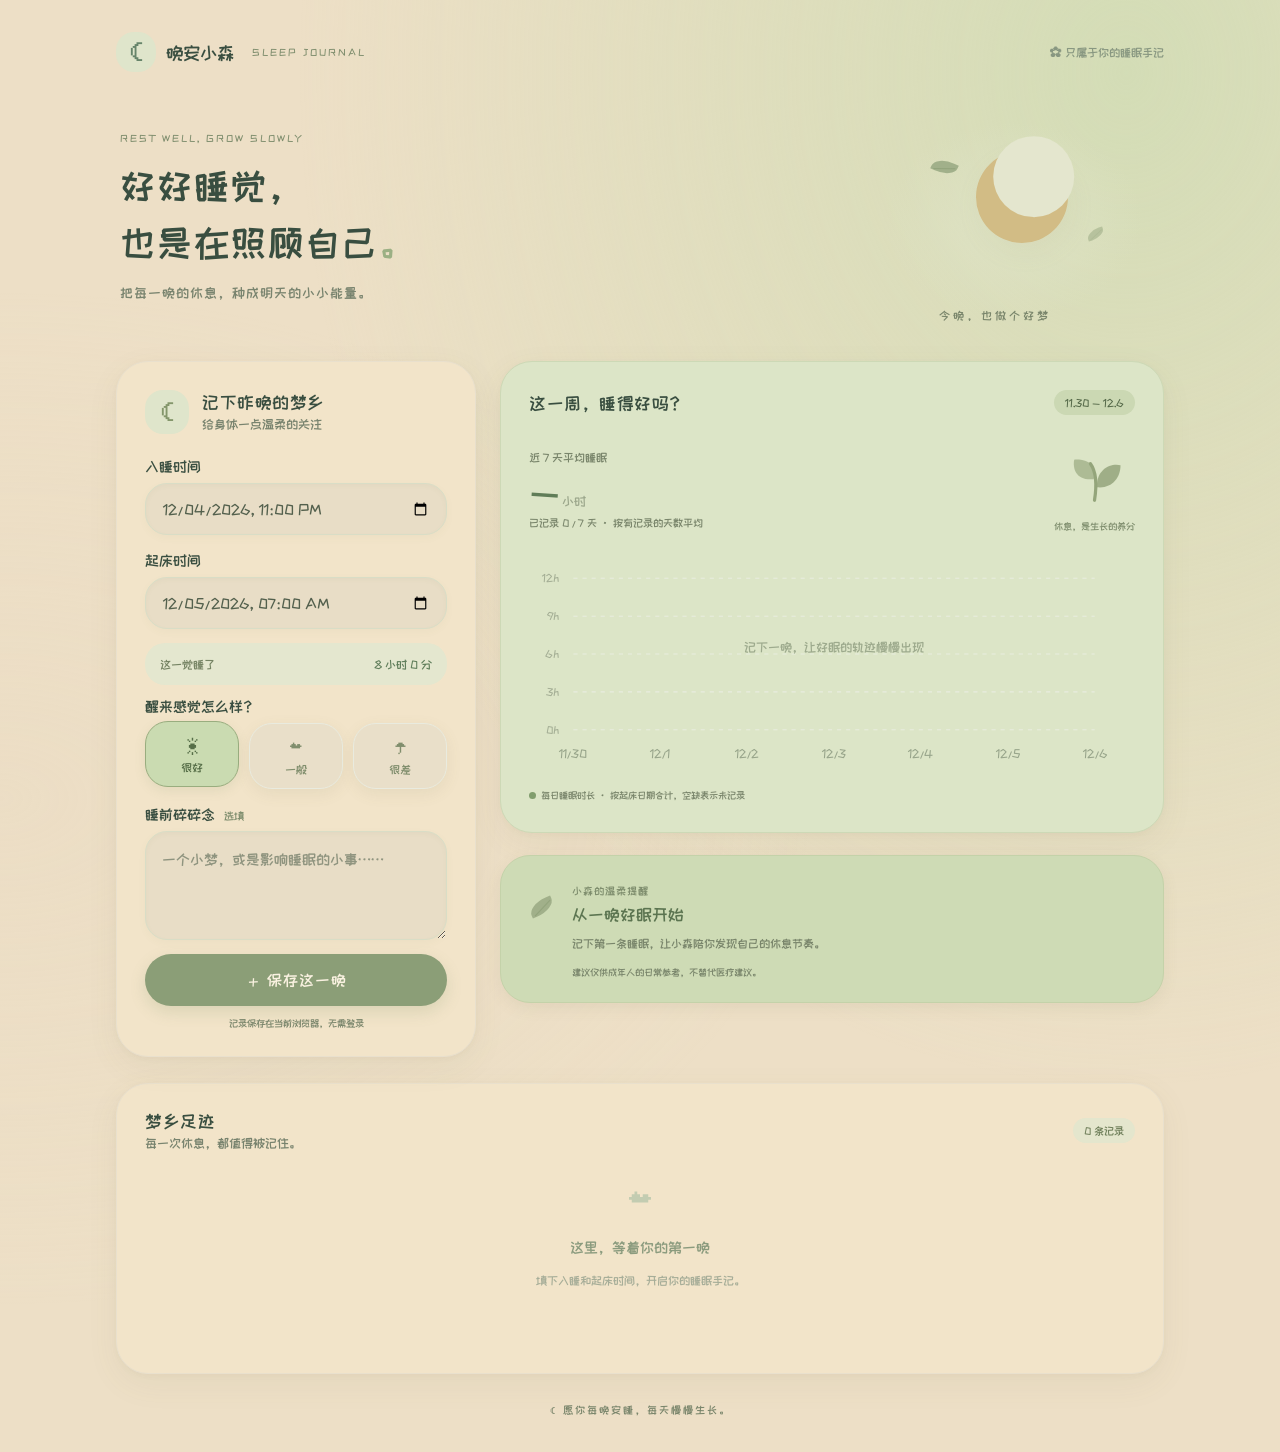
==== commit e9e9b750: "Strengthen matcha colors and refresh cached stylesheet" ====
--- a/index.html
+++ b/index.html
@@ -7,7 +7,13 @@
   <title>晚安小森 · 睡眠手记</title>
   <link rel="icon" href="data:image/svg+xml,%3Csvg xmlns='http://www.w3.org/2000/svg' viewBox='0 0 40 40'%3E%3Ctext y='32' font-size='32'%3E🌙%3C/text%3E%3C/svg%3E">
   <link rel="preload" href="assets/fonts/ZCOOLKuaiLe-Regular.ttf" as="font" type="font/ttf" crossorigin>
-  <link rel="stylesheet" href="style.css">
+  <style>
+    /* Keep the warm theme visible while the full stylesheet loads. */
+    html, body { background-color: #eddfc6; color: #394e40; }
+    .card { background-color: #f2e4c9; }
+    .week-card, .advice-card { background-color: #dce5c7; }
+  </style>
+  <link rel="stylesheet" href="style.css?v=matcha-20261022-2">
   <script src="main.js" defer></script>
 </head>
 <body>
--- a/style.css
+++ b/style.css
@@ -7,9 +7,9 @@
   font-display: swap;
 }
 
-:root{font-family:"Forest Cute",sans-serif;color:#394e40;background:#f3e9d8;font-synthesis:none;color-scheme:light;--green:#63836a;--muted:#8c9789;--line:#edf0e6}
+:root{font-family:"Forest Cute",sans-serif;color:#394e40;background:#eddfc6;font-synthesis:none;color-scheme:light;--green:#63836a;--muted:#8c9789;--line:#edf0e6}
 *{box-sizing:border-box}
-body{margin:0;background:radial-gradient(ellipse at 90% 8%,#e9eedf80,transparent 38%),#f3e9d8}
+body{margin:0;background:radial-gradient(ellipse at 90% 8%,#e9eedf80,transparent 38%),#eddfc6}
 button,input,textarea{font:inherit}
 button{cursor:pointer}
 a{color:inherit;text-decoration:none}
@@ -35,7 +35,7 @@
 .cloud{position:absolute;left:40px;bottom:27px;font-size:69px;color:#f5e8d0;text-shadow:0 3px 10px #80926d15}
 .scene-caption{position:absolute;bottom:0;left:55px;font-size:12px;color:#9ba18a;letter-spacing:3px}
 .dashboard{display:grid;grid-template-columns:360px minmax(0,1fr);gap:24px;align-items:start}
-.card{background:#f8efdf;border:1px solid #eeeee3;border-radius:26px;box-shadow:0 8px 30px #54624906}
+.card{background:#f2e4c9;border:1px solid #eeeee3;border-radius:26px;box-shadow:0 8px 30px #54624906}
 .entry-card{padding:28px}
 .section-title{gap:13px;margin-bottom:25px}
 .icon-tile{background:#edf0e3;border-radius:14px;width:44px;height:44px;line-height:40px;text-align:center;font-size:30px;color:#84966b}
@@ -162,8 +162,8 @@
 }
 
 body {
-  background: radial-gradient(ellipse at 88% 5%, #dce2c7a6, transparent 42%),
-    radial-gradient(ellipse at 0% 55%, #eadbc359, transparent 45%), #f3e9d8;
+  background: radial-gradient(ellipse at 88% 5%, #cddcb2cc, transparent 52%),
+    radial-gradient(ellipse at 0% 55%, #eadbc359, transparent 45%), #eddfc6;
 }
 
 *, *::before, *::after { font-family: inherit; }
@@ -173,14 +173,14 @@
 h1, h2, h3, strong, .brand { font-weight: 400; }
 
 .card {
-  background: #f8efdf;
+  background: #f2e4c9;
   border-color: #e9e0cd;
   border-radius: 32px;
   box-shadow: 0 10px 32px rgb(110 110 77 / 7%), 0 2px 6px rgb(110 110 77 / 3%);
 }
 
 input[type="datetime-local"], textarea {
-  background: #f0e8d8;
+  background: #e8ddc6;
   border: 1px solid #d9ddc6;
   border-radius: 22px;
   padding: 15px 16px;
@@ -200,7 +200,7 @@
 
 button, .quality-option span { border-radius: 23px; box-shadow: var(--soft-shadow); }
 
-.quality-option span { background: #f1e9d9; color: #808e6d; padding: 13px 10px; }
+.quality-option span { background: #e9dfc9; color: #808e6d; padding: 13px 10px; }
 
 .quality-option input:checked + span {
   background: #dce4c8; border-color: #99ad7f; color: #566e48;
@@ -306,5 +306,11 @@
   *, *::before, *::after { animation: none !important; transition: none !important; }
 
 }
-#sleep-chart circle { fill: #f8efdf; }
+#sleep-chart circle { fill: #f2e4c9; }
 textarea { margin-bottom: 12px; }
+
+/* Visible matcha panels against the warm apricot canvas. */
+.week-card { background-color: #dce5c7; border-color: #cdd9b6; }
+.advice-card { background-color: #cedbb5; border-color: #c4d2a9; }
+.week-card .pill { background-color: #cbd8b3; color: #536747; }
+.quality-option input:checked + span { background-color: #cadbb1; }
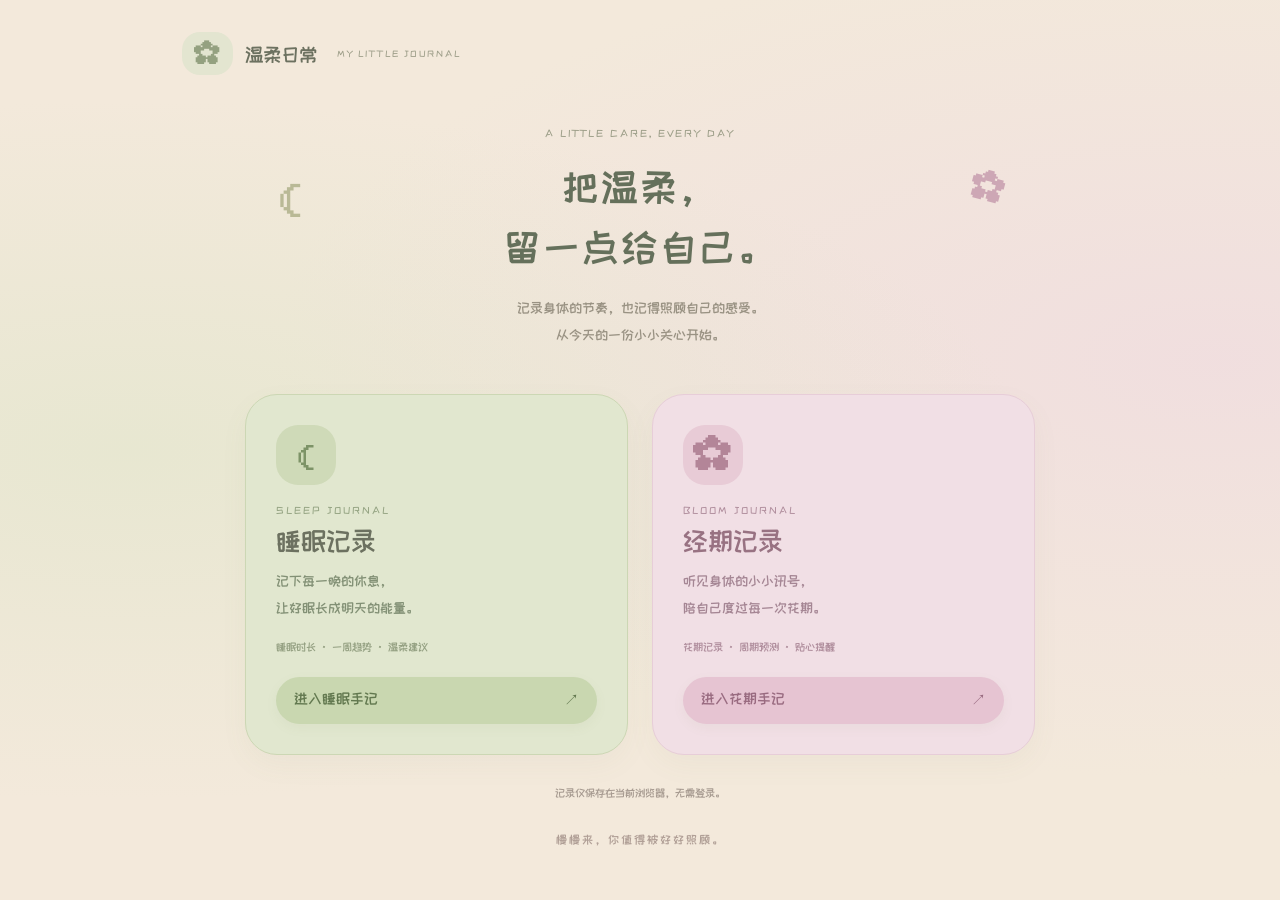
==== commit 943bee13: "Add warm home navigation and preserve journals as separate pages" ====
--- a/index.html
+++ b/index.html
@@ -1,61 +1,17 @@
 <!doctype html>
 <html lang="zh-CN">
 <head>
-  <meta charset="UTF-8">
-  <meta name="viewport" content="width=device-width, initial-scale=1">
-  <meta name="theme-color" content="#f3e9d8">
-  <title>晚安小森 · 睡眠手记</title>
-  <link rel="icon" href="data:image/svg+xml,%3Csvg xmlns='http://www.w3.org/2000/svg' viewBox='0 0 40 40'%3E%3Ctext y='32' font-size='32'%3E🌙%3C/text%3E%3C/svg%3E">
-  <link rel="preload" href="assets/fonts/ZCOOLKuaiLe-Regular.ttf" as="font" type="font/ttf" crossorigin>
-  <style>
-    /* Keep the warm theme visible while the full stylesheet loads. */
-    html, body { background-color: #eddfc6; color: #394e40; }
-    .card { background-color: #f2e4c9; }
-    .week-card, .advice-card { background-color: #dce5c7; }
-  </style>
-  <link rel="stylesheet" href="style.css?v=matcha-20261022-2">
-  <script src="main.js" defer></script>
+<meta charset="UTF-8"><meta name="viewport" content="width=device-width, initial-scale=1"><meta name="theme-color" content="#f3e9db">
+<title>温柔日常 · 你的健康小手记</title>
+<link rel="icon" href="data:image/svg+xml,%3Csvg xmlns='http://www.w3.org/2000/svg' viewBox='0 0 40 40'%3E%3Ctext y='32' font-size='32'%3E🌷%3C/text%3E%3C/svg%3E">
+<link rel="preload" href="assets/fonts/ZCOOLKuaiLe-Regular.ttf" as="font" type="font/ttf" crossorigin>
+<style>html,body{background:#f3e9db;color:#6c7160}</style><link rel="stylesheet" href="home.css?v=1">
 </head>
-<body>
-  <main class="app">
-    <header class="page-header">
-      <a class="brand" href="./"><span class="brand-icon" aria-hidden="true">☾</span> 晚安小森 <span class="brand-en">SLEEP JOURNAL</span></a>
-      <span class="local-badge">✿ 只属于你的睡眠手记</span>
-    </header>
-    <section class="welcome">
-      <div><span class="eyebrow">REST WELL, GROW SLOWLY</span><h1>好好睡觉，<br>也是在照顾自己<span>。</span></h1><p>把每一晚的休息，种成明天的小小能量。</p></div>
-      <div class="moon-scene" aria-hidden="true"><span class="decor-leaf leaf-one"></span><span class="decor-leaf leaf-two"></span><div class="moon"></div><span class="scene-caption">今晚，也做个好梦</span></div>
-    </section>
-    <div class="dashboard">
-      <section class="card entry-card" aria-labelledby="entry-title">
-        <div class="section-title"><span class="icon-tile" aria-hidden="true">☾</span><div><h2 id="entry-title">记下昨晚的梦乡</h2><p>给身体一点温柔的关注</p></div></div>
-        <form id="sleep-form">
-          <label for="bedtime">入睡时间</label><input id="bedtime" type="datetime-local" required>
-          <label for="wake-time">起床时间</label><input id="wake-time" type="datetime-local" required>
-          <div class="duration-preview" aria-live="polite"><span>这一觉睡了</span><strong id="duration">等待填写时间</strong></div>
-          <fieldset><legend>醒来感觉怎么样？</legend><div class="quality-options">
-            <label class="quality-option"><input type="radio" name="quality" value="很好" checked><span>☀<small>很好</small></span></label>
-            <label class="quality-option"><input type="radio" name="quality" value="一般"><span>☁<small>一般</small></span></label>
-            <label class="quality-option"><input type="radio" name="quality" value="很差"><span>☂<small>很差</small></span></label>
-          </div></fieldset>
-          <label for="note">睡前碎碎念 <span class="optional">选填</span></label><textarea id="note" rows="3" maxlength="500" placeholder="一个小梦，或是影响睡眠的小事……"></textarea>
-          <p id="form-error" class="error" role="alert"></p><button class="save-button" type="submit">＋ 保存这一晚</button>
-          <p class="storage-note">记录保存在当前浏览器，无需登录</p>
-        </form>
-      </section>
-      <div class="overview">
-        <section class="card week-card" aria-labelledby="week-title">
-          <div class="section-heading"><h2 id="week-title">这一周，睡得好吗？</h2><span id="week-range" class="pill"></span></div>
-          <div class="stats"><div><span class="stat-label">近 7 天平均睡眠</span><strong id="average">—<small> 小时</small></strong><span id="days-count" class="stat-detail">还没有睡眠记录</span></div><div class="little-plant" aria-hidden="true"><svg class="sprout" viewBox="0 0 80 80" fill="none"><path d="M40 68C43 49 43 34 35 23" stroke="currentColor" stroke-width="4" stroke-linecap="round"/><path d="M39 42C17 44 13 29 15 18C32 17 44 25 39 42Z" fill="currentColor" opacity=".65"/><path d="M43 52C42 30 60 22 72 25C72 41 61 54 43 52Z" fill="currentColor" opacity=".85"/></svg><span>休息，是生长的养分</span></div></div>
-          <div class="chart-wrap"><svg id="sleep-chart" viewBox="0 0 600 220" role="img" aria-labelledby="chart-title chart-description"><title id="chart-title">近七天睡眠时长折线图</title><desc id="chart-description">暂无数据</desc></svg></div>
-          <p class="chart-note"><span class="legend-dot"></span>每日睡眠时长 <span>· 按起床日期合计，空缺表示未记录</span></p>
-        </section>
-        <section class="advice-card" aria-live="polite"><span class="advice-icon" aria-hidden="true"><i class="decor-leaf"></i></span><div><span class="eyebrow">小森的温柔提醒</span><h3 id="advice-title">从一晚好眠开始</h3><p id="advice-text">记下第一条睡眠，让小森陪你发现自己的休息节奏。</p><small>建议仅供成年人的日常参考，不替代医疗建议。</small></div></section>
-      </div>
-    </div>
-    <section class="card history-card" aria-labelledby="history-title"><div class="section-heading"><div><h2 id="history-title">梦乡足迹</h2><p>每一次休息，都值得被记住。</p></div><span id="record-count" class="pill" aria-live="polite">0 条记录</span></div><div id="empty-state"><span aria-hidden="true">☁</span><h3>这里，等着你的第一晚</h3><p>填下入睡和起床时间，开启你的睡眠手记。</p></div><ul id="record-list"></ul></section>
-    <p id="storage-status" role="status"></p>
-    <footer class="page-footer">☾ 愿你每晚安睡，每天慢慢生长。</footer>
-  </main>
-</body>
-</html>
+<body><main class="home">
+<header><span class="brand-icon" aria-hidden="true">✿</span> 温柔日常 <small>MY LITTLE JOURNAL</small></header>
+<section class="welcome"><span class="eyebrow">A LITTLE CARE, EVERY DAY</span><div class="decorations" aria-hidden="true"><span>☾</span><span>✿</span></div><h1>把温柔，<br>留一点给自己。</h1><p>记录身体的节奏，也记得照顾自己的感受。<br>从今天的一份小小关心开始。</p></section>
+<nav class="tools" aria-label="选择记录工具">
+<a class="tool sleep" href="sleep.html"><span class="tool-icon" aria-hidden="true">☾</span><span class="tool-eyebrow">SLEEP JOURNAL</span><h2>睡眠记录</h2><p>记下每一晚的休息，<br>让好眠长成明天的能量。</p><span class="features">睡眠时长 · 一周趋势 · 温柔建议</span><span class="enter">进入睡眠手记 <span aria-hidden="true">↗</span></span></a>
+<a class="tool period" href="period.html"><span class="tool-icon" aria-hidden="true">✿</span><span class="tool-eyebrow">BLOOM JOURNAL</span><h2>经期记录</h2><p>听见身体的小小讯号，<br>陪自己度过每一次花期。</p><span class="features">花期记录 · 周期预测 · 贴心提醒</span><span class="enter">进入花期手记 <span aria-hidden="true">↗</span></span></a>
+</nav><p class="privacy">记录仅保存在当前浏览器，无需登录。</p><footer>慢慢来，你值得被好好照顾。</footer>
+</main></body></html>
--- a/home.css
+++ b/home.css
@@ -0,0 +1,3 @@
+/* ZCOOL KuaiLe · SIL OFL license in assets/fonts/OFL.txt */
+@font-face{font-family:Daily;src:url("assets/fonts/ZCOOLKuaiLe-Regular.ttf") format("truetype");font-display:swap;font-weight:400}
+*{box-sizing:border-box}html{font-family:Daily,sans-serif;background:#f3e9db;color:#65705b;font-synthesis:none}body{margin:0;min-height:100vh;background:radial-gradient(ellipse at 10% 50%,#dce5c780,transparent 55%),radial-gradient(ellipse at 95% 40%,#efd8e1a0,transparent 55%),#f3e9db}.home{max-width:980px;margin:auto;padding:32px}header{display:flex;align-items:center;gap:12px;font-size:20px}header small{font-size:9px;letter-spacing:2px;color:#9b9c87;margin-left:8px}.brand-icon{font-size:27px;background:#e3e5d0;padding:8px 12px;border-radius:18px;color:#94a180}.welcome{position:relative;text-align:center;padding:48px 0 32px}.eyebrow{font-size:10px;letter-spacing:2px;color:#9b9d87}h1{font-size:40px;font-weight:400;line-height:1.5;margin:18px 0;color:#65705b;letter-spacing:2px}.welcome p{font-size:14px;line-height:1.9;color:#999283}.decorations{position:absolute;left:0;right:0;top:95px;display:flex;justify-content:space-between;padding:0 95px;pointer-events:none;color:#b9b996;font-size:53px}.decorations span:last-child{font-size:35px;color:#cda7b5;transform:rotate(15deg)}.tools{display:grid;grid-template-columns:repeat(2,minmax(0,1fr));gap:24px;max-width:790px;margin:0 auto}.tool{display:block;padding:30px;text-decoration:none;color:inherit;border:1px solid #ccd7b4;border-radius:32px;background:#e1e7cf;box-shadow:0 10px 28px #7c80600d;transition:transform .3s,box-shadow .3s}.tool:hover{transform:translateY(-5px);box-shadow:0 15px 35px #7c80601a}.tool:focus-visible{outline:3px solid #a48a94;outline-offset:5px}.tool-icon{display:inline-grid;place-items:center;width:60px;height:60px;font-size:40px;border-radius:22px;background:#cfdab8;color:#7d9367;margin-bottom:20px}.tool-eyebrow{display:block;font-size:10px;letter-spacing:2px;color:#94a382}.tool h2{font-size:27px;font-weight:400;margin:12px 0}.tool p{font-size:14px;line-height:1.9;color:#829075;margin-bottom:20px}.features{display:block;font-size:11px;color:#94a082;margin-bottom:25px}.enter{display:flex;justify-content:space-between;background:#c9d7b0;color:#62784f;border-radius:24px;padding:14px 18px;font-size:15px;box-shadow:0 4px 12px #7b8f6210}.period{background:#f1dfe5;border-color:#e7cdd8;color:#987282}.period .tool-icon{background:#e8cbd6;color:#b38598}.period .tool-eyebrow,.period .features{color:#b08e9d}.period p{color:#a58694}.period .enter{background:#e6c4d2;color:#996b80}.privacy{text-align:center;font-size:11px;color:#a69a90;line-height:1.8;margin:28px 0}footer{text-align:center;font-size:12px;letter-spacing:2px;color:#b09f96;margin-top:30px}@media(max-width:600px){.home{padding:24px 20px}header{font-size:18px}header small{font-size:8px;letter-spacing:1px}.welcome{padding:36px 0 24px}h1{font-size:33px}.welcome p{font-size:12px}.decorations{padding:0 5px;top:85px;font-size:38px}.decorations span:last-child{font-size:25px}.tools{grid-template-columns:1fr;gap:20px}.tool{padding:26px;border-radius:29px}.tool-icon{width:50px;height:50px;font-size:33px;margin-bottom:16px}.tool h2{font-size:25px}.tool p{font-size:13px}.features{margin-bottom:20px}}@media(prefers-reduced-motion:reduce){.tool{transition:none}}
